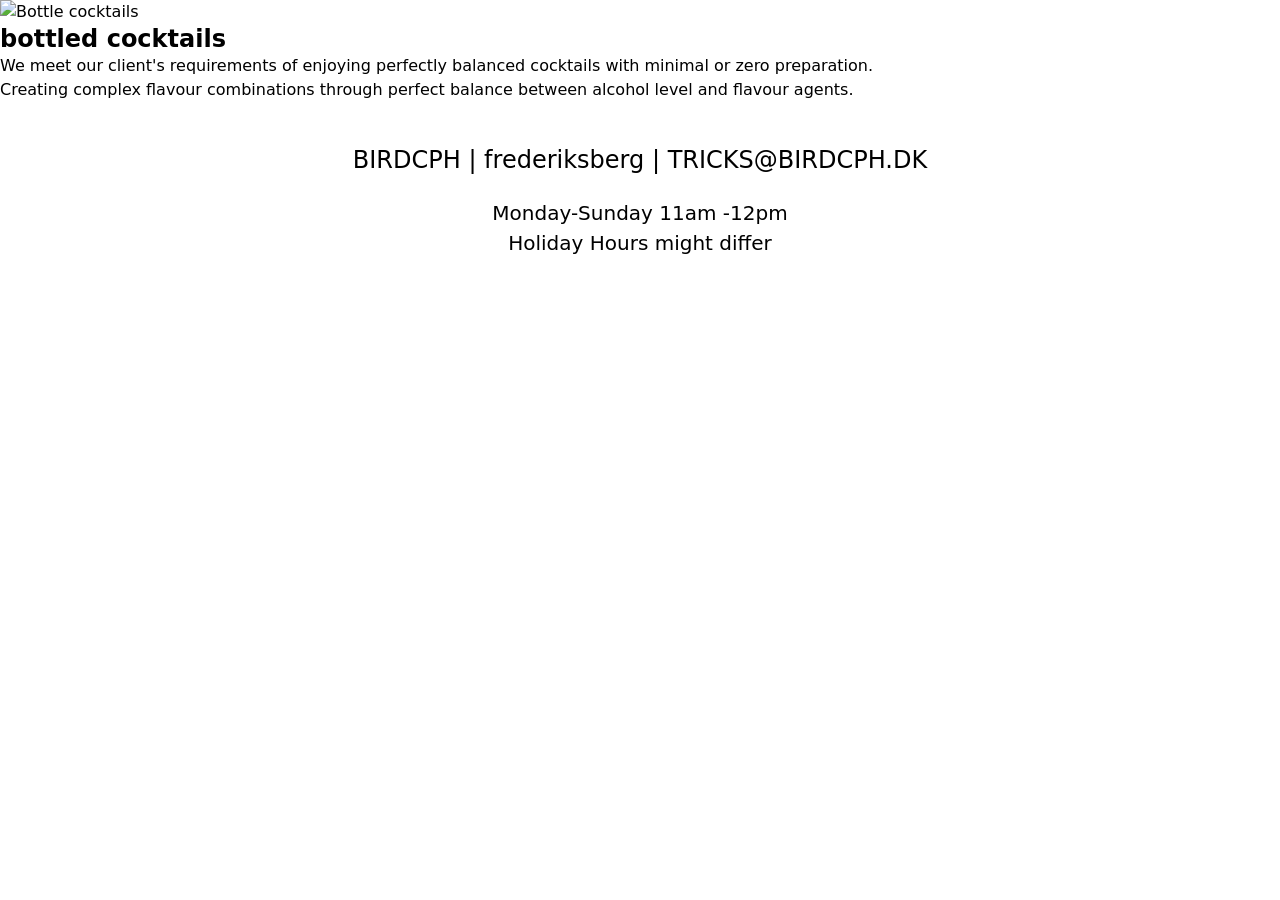
==== bottleshop.html @ 699d9969 "Footer er klar" ====
<!doctype html>
<html lang="da">
  <head>
    <meta charset="UTF-8" />
    <meta name="viewport" content="width=device-width, initial-scale=1.0" />
    <title>Bottle shop</title>
    <meta name="robots" content="noindex, nofollow" />
    <link rel="stylesheet" href="css/starter.css" />
    <link rel="stylesheet" href="css/bottleshop.css" />
  </head>
  <body>
    <header>
      <!-- logo, med cta knapper til de andre sites -->
    </header>
    <main>
      <!-- hero section -->
      <section class="content-section">
        <div class="Bottle cocktails">
          <img src="/* img/bottles.jpg" alt="Bottle cocktails" />
        </div>

        <div class="text-box">
          <h2>bottled cocktails</h2>

          <p>We meet our client's requirements of enjoying perfectly balanced cocktails with minimal or zero preparation.</p>

          <p>Creating complex flavour combinations through perfect balance between alcohol level and flavour agents.</p>
        </div>
      </section>
      <!-- div, img, text, div slut, med grid -->
      <!-- p section -->
      <!-- div med img, text, med grid og flex -->
    </main>
    <footer>
      <div class="footer-top">
        <p>BIRDCPH | frederiksberg | TRICKS@BIRDCPH.DK</p>
      </div>

      <div class="footer-hours">
        <p>Monday-Sunday 11am -12pm</p>
        <p>Holiday Hours might differ</p>
      </div>
    </footer>
  </body>
</html>
---- css/starter.css ----
*,
::before,
::after {
  box-sizing: border-box;
  margin: 0;
  padding: 0;
}

html {
  interpolate-size: allow-keywords;
  font-family: system-ui, sans-serif;
  line-height: 1.5;
  -webkit-font-smoothing: antialiased;
}

h1,
h2 {
  line-height: 1.25;
}

p,
li {
  text-wrap: pretty;
}

img,
svg {
  display: block;
  width: 100%;
  height: auto;
}

label {
  display: block;
}

input,
button,
textarea,
select {
  font: inherit;
  color: inherit;
  background-color: transparent;
  font-size: max(1em, 16px);
}

textarea {
  resize: none;
  min-height: 4lh;
}

legend {
  padding: 0;
}

select,
::picker(select) {
  appearance: base-select;
}
---- css/bottleshop.css ----
/* Footer */

footer {
  text-align: center;
  padding: 40px;
}

.footer-top {
  margin-bottom: 20px;
  font-size: 24px;
}

.footer-hours {
  font-size: 20px;
}
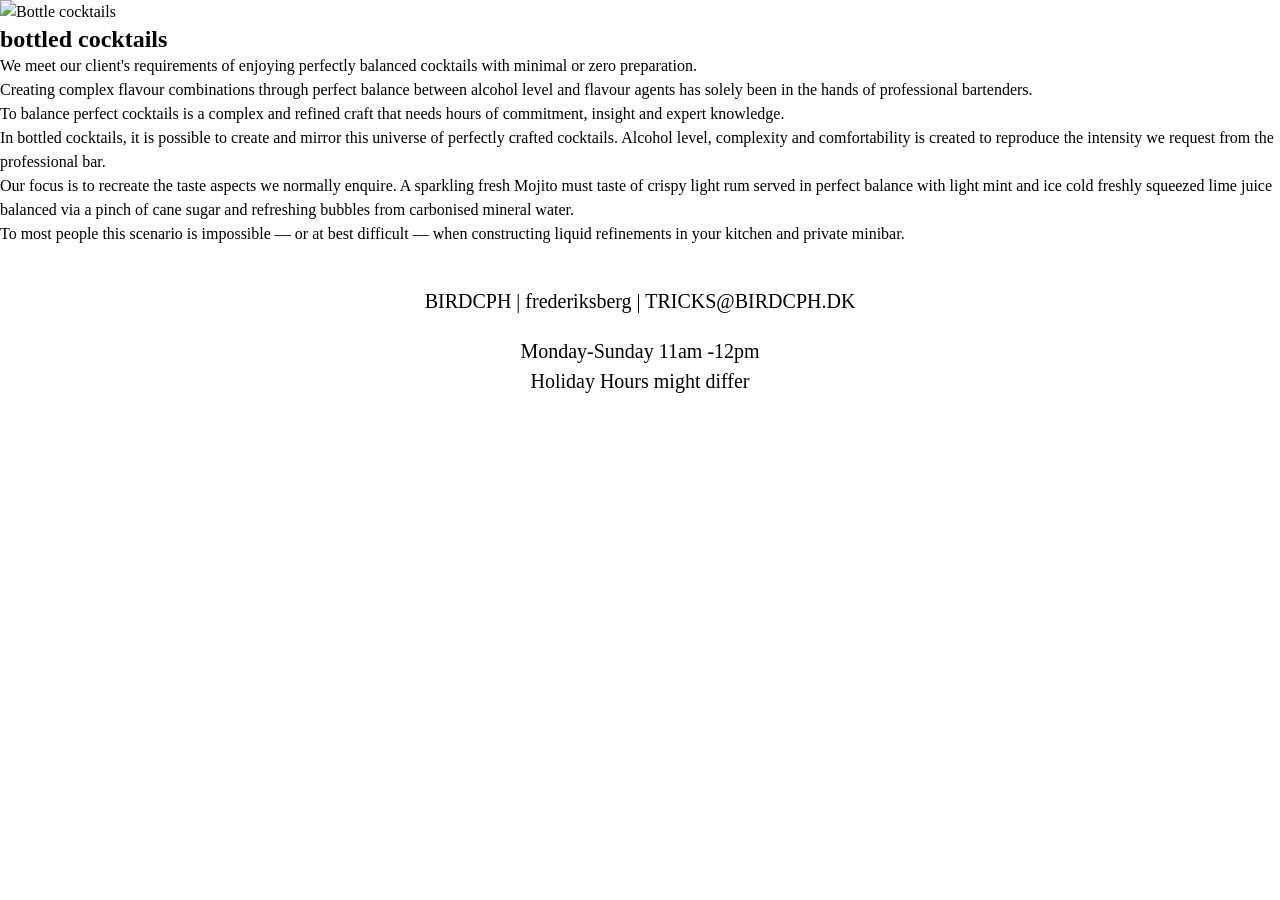
==== commit 27f175b6: "update med footer" ====
--- a/bottleshop.html
+++ b/bottleshop.html
@@ -13,18 +13,46 @@
       <!-- logo, med cta knapper til de andre sites -->
     </header>
     <main>
-      <!-- hero section -->
       <section class="content-section">
         <div class="Bottle cocktails">
-          <img src="/* img/bottles.jpg" alt="Bottle cocktails" />
+          <img src="img/placeholder.png" alt="Bottle cocktails" />
         </div>
 
         <div class="text-box">
-          <h2>bottled cocktails</h2>
+          <section class="cocktail-section">
+            <div class="top-grid">
+              <div class="image-left">
+                <img src="img/bottle-1.jpg" alt="" />
+              </div>
 
-          <p>We meet our client's requirements of enjoying perfectly balanced cocktails with minimal or zero preparation.</p>
+              <div class="intro-text">
+                <h2>bottled cocktails</h2>
 
-          <p>Creating complex flavour combinations through perfect balance between alcohol level and flavour agents.</p>
+                <p>We meet our client's requirements of enjoying perfectly balanced cocktails with minimal or zero preparation.</p>
+
+                <p>Creating complex flavour combinations through perfect balance between alcohol level and flavour agents has solely been in the hands of professional bartenders.</p>
+
+                <p>To balance perfect cocktails is a complex and refined craft that needs hours of commitment, insight and expert knowledge.</p>
+              </div>
+            </div>
+
+            <div class="middle-text">
+              <p>In bottled cocktails, it is possible to create and mirror this universe of perfectly crafted cocktails. Alcohol level, complexity and comfortability is created to reproduce the intensity we request from the professional bar.</p>
+            </div>
+
+            <div class="bottom-content">
+              <div class="text-with-image">
+                <img class="float-image" src="img/bottle-2.jpg" alt="" />
+
+                <p>
+                  Our focus is to recreate the taste aspects we normally enquire. A sparkling fresh Mojito must taste of crispy light rum served in perfect balance with light mint and ice cold freshly squeezed lime juice balanced via a pinch of cane
+                  sugar and refreshing bubbles from carbonised mineral water.
+                </p>
+
+                <p>To most people this scenario is impossible — or at best difficult — when constructing liquid refinements in your kitchen and private minibar.</p>
+              </div>
+            </div>
+          </section>
         </div>
       </section>
       <!-- div, img, text, div slut, med grid -->
--- a/css/bottleshop.css
+++ b/css/bottleshop.css
@@ -1,4 +1,12 @@
-/* Footer */
+* {
+  margin: 0;
+  padding: 0;
+  box-sizing: border-box;
+}
+body {
+  background: white;
+  font-family: serif;
+}
 
 footer {
   text-align: center;
@@ -7,9 +15,31 @@
 
 .footer-top {
   margin-bottom: 20px;
-  font-size: 24px;
+  font-size: 20px;
 }
 
 .footer-hours {
   font-size: 20px;
 }
+
+.hero {
+  position: relative;
+}
+
+.hero img {
+  width: 100%;
+  height: 600px;
+  object-fit: cover;
+}
+
+.hero h1 {
+  position: absolute;
+
+  top: 50%;
+  left: 50%;
+
+  transform: translate(-50%, -50%);
+
+  color: white;
+  font-size: 120px;
+}
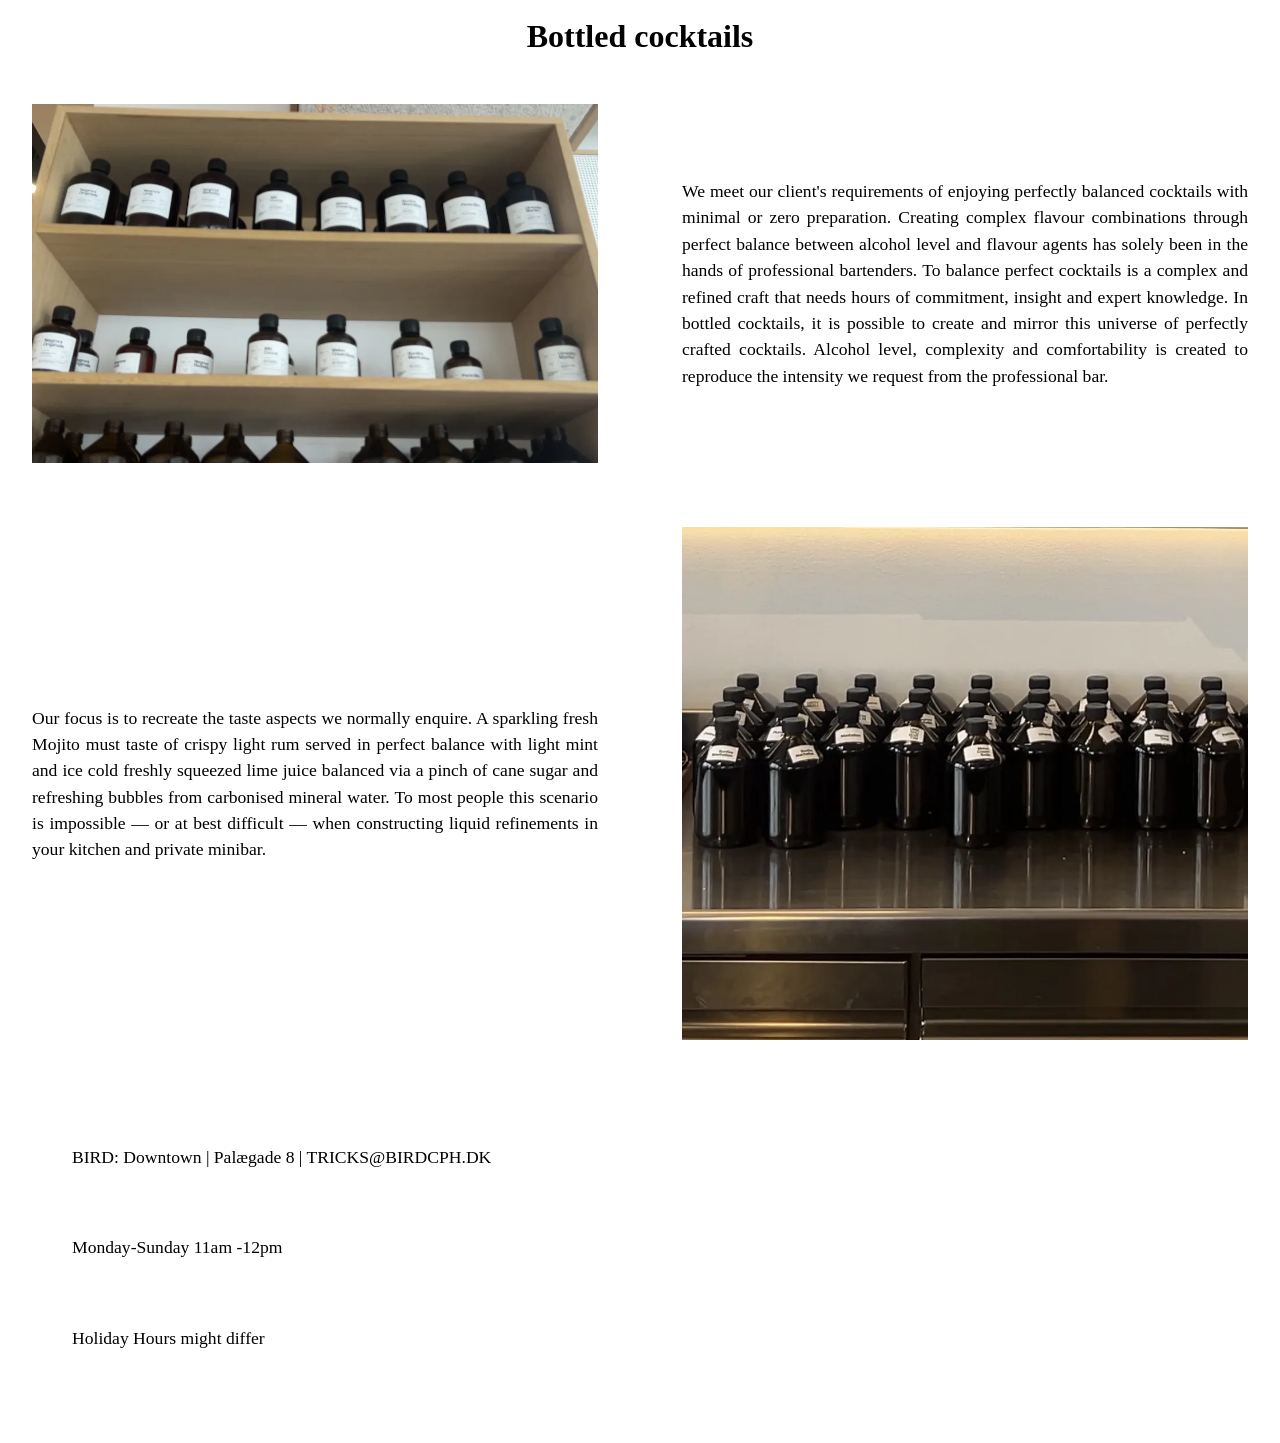
==== commit a83f4989: "update bottleshop" ====
--- a/bottleshop.html
+++ b/bottleshop.html
@@ -10,61 +10,41 @@
   </head>
   <body>
     <header>
-      <!-- logo, med cta knapper til de andre sites -->
+      <!-- <nav class="navbar">
+        <div class="logo">
+          <img src="img/logo.webp" alt="" />
+        </div>
+
+        <div class="nav-links">
+          <a href="#">Bird.</a>
+          <a href="#">Menu</a>
+          <a href="#">Bottle shop</a>
+          <a href="#">Music</a>
+        </div>
+      </nav> -->
     </header>
     <main>
-      <section class="content-section">
-        <div class="Bottle cocktails">
-          <img src="img/placeholder.png" alt="Bottle cocktails" />
-        </div>
+      <h1>Bottled cocktails</h1>
+      <div class="grid-bottleshop">
+        <img src="img/IMG_5615_result.webp" alt="" />
 
-        <div class="text-box">
-          <section class="cocktail-section">
-            <div class="top-grid">
-              <div class="image-left">
-                <img src="img/bottle-1.jpg" alt="" />
-              </div>
-
-              <div class="intro-text">
-                <h2>bottled cocktails</h2>
-
-                <p>We meet our client's requirements of enjoying perfectly balanced cocktails with minimal or zero preparation.</p>
-
-                <p>Creating complex flavour combinations through perfect balance between alcohol level and flavour agents has solely been in the hands of professional bartenders.</p>
-
-                <p>To balance perfect cocktails is a complex and refined craft that needs hours of commitment, insight and expert knowledge.</p>
-              </div>
-            </div>
-
-            <div class="middle-text">
-              <p>In bottled cocktails, it is possible to create and mirror this universe of perfectly crafted cocktails. Alcohol level, complexity and comfortability is created to reproduce the intensity we request from the professional bar.</p>
-            </div>
-
-            <div class="bottom-content">
-              <div class="text-with-image">
-                <img class="float-image" src="img/bottle-2.jpg" alt="" />
-
-                <p>
-                  Our focus is to recreate the taste aspects we normally enquire. A sparkling fresh Mojito must taste of crispy light rum served in perfect balance with light mint and ice cold freshly squeezed lime juice balanced via a pinch of cane
-                  sugar and refreshing bubbles from carbonised mineral water.
-                </p>
-
-                <p>To most people this scenario is impossible — or at best difficult — when constructing liquid refinements in your kitchen and private minibar.</p>
-              </div>
-            </div>
-          </section>
-        </div>
-      </section>
-      <!-- div, img, text, div slut, med grid -->
-      <!-- p section -->
-      <!-- div med img, text, med grid og flex -->
+        <p>
+          We meet our client's requirements of enjoying perfectly balanced cocktails with minimal or zero preparation. Creating complex flavour combinations through perfect balance between alcohol level and flavour agents has solely been in the hands
+          of professional bartenders. To balance perfect cocktails is a complex and refined craft that needs hours of commitment, insight and expert knowledge. In bottled cocktails, it is possible to create and mirror this universe of perfectly
+          crafted cocktails. Alcohol level, complexity and comfortability is created to reproduce the intensity we request from the professional bar.
+        </p>
+      </div>
+      <div class="grid-bottleshop2">
+        <p>
+          Our focus is to recreate the taste aspects we normally enquire. A sparkling fresh Mojito must taste of crispy light rum served in perfect balance with light mint and ice cold freshly squeezed lime juice balanced via a pinch of cane sugar
+          and refreshing bubbles from carbonised mineral water. To most people this scenario is impossible — or at best difficult — when constructing liquid refinements in your kitchen and private minibar.
+        </p>
+        <img class="float-image" src="img/IMG_5614_result.webp" alt="" />
+      </div>
     </main>
     <footer>
-      <div class="footer-top">
-        <p>BIRDCPH | frederiksberg | TRICKS@BIRDCPH.DK</p>
-      </div>
-
-      <div class="footer-hours">
+      <div class="footer">
+        <p>BIRD: Downtown | Palægade 8 | TRICKS@BIRDCPH.DK</p>
         <p>Monday-Sunday 11am -12pm</p>
         <p>Holiday Hours might differ</p>
       </div>
--- a/css/bottleshop.css
+++ b/css/bottleshop.css
@@ -7,20 +7,28 @@
   background: white;
   font-family: serif;
 }
+/* {
+display: flex;
+justify-content: space-around;
+align-items: center;
 
-footer {
+}  */
+
+/* footer {
+  text-align: center;
+  padding: 40px;
+} */
+
+.footer {
+  margin-bottom: 20px;
+  font-size: 20px;
   text-align: center;
   padding: 40px;
 }
 
-.footer-top {
-  margin-bottom: 20px;
+/* .footer-hours {
   font-size: 20px;
-}
-
-.footer-hours {
-  font-size: 20px;
-}
+} */
 
 .hero {
   position: relative;
@@ -33,7 +41,7 @@
 }
 
 .hero h1 {
-  position: absolute;
+  position: absolutece;
 
   top: 50%;
   left: 50%;
@@ -43,3 +51,38 @@
   color: white;
   font-size: 120px;
 }
+
+img {
+  max-width: 100%;
+  display: block;
+  padding: 2rem;
+}
+@media (min-width: 600px) {
+  .grid-bottleshop {
+    display: grid;
+    grid-template-columns: 1fr 1fr;
+    gap: 20px;
+  }
+  .grid-bottleshop2 {
+    display: grid;
+    grid-template-columns: 1fr 1fr;
+    gap: 20px;
+  }
+  p {
+    align-self: center;
+    padding: 2rem;
+    font-size: 1.1rem;
+    text-align: justify;
+  }
+}
+p {
+  align-self: center;
+  padding: 2rem;
+  font-size: 1.1rem;
+  text-align: justify;
+}
+h1 {
+  display: flex;
+  justify-content: center;
+  padding: 1rem;
+}
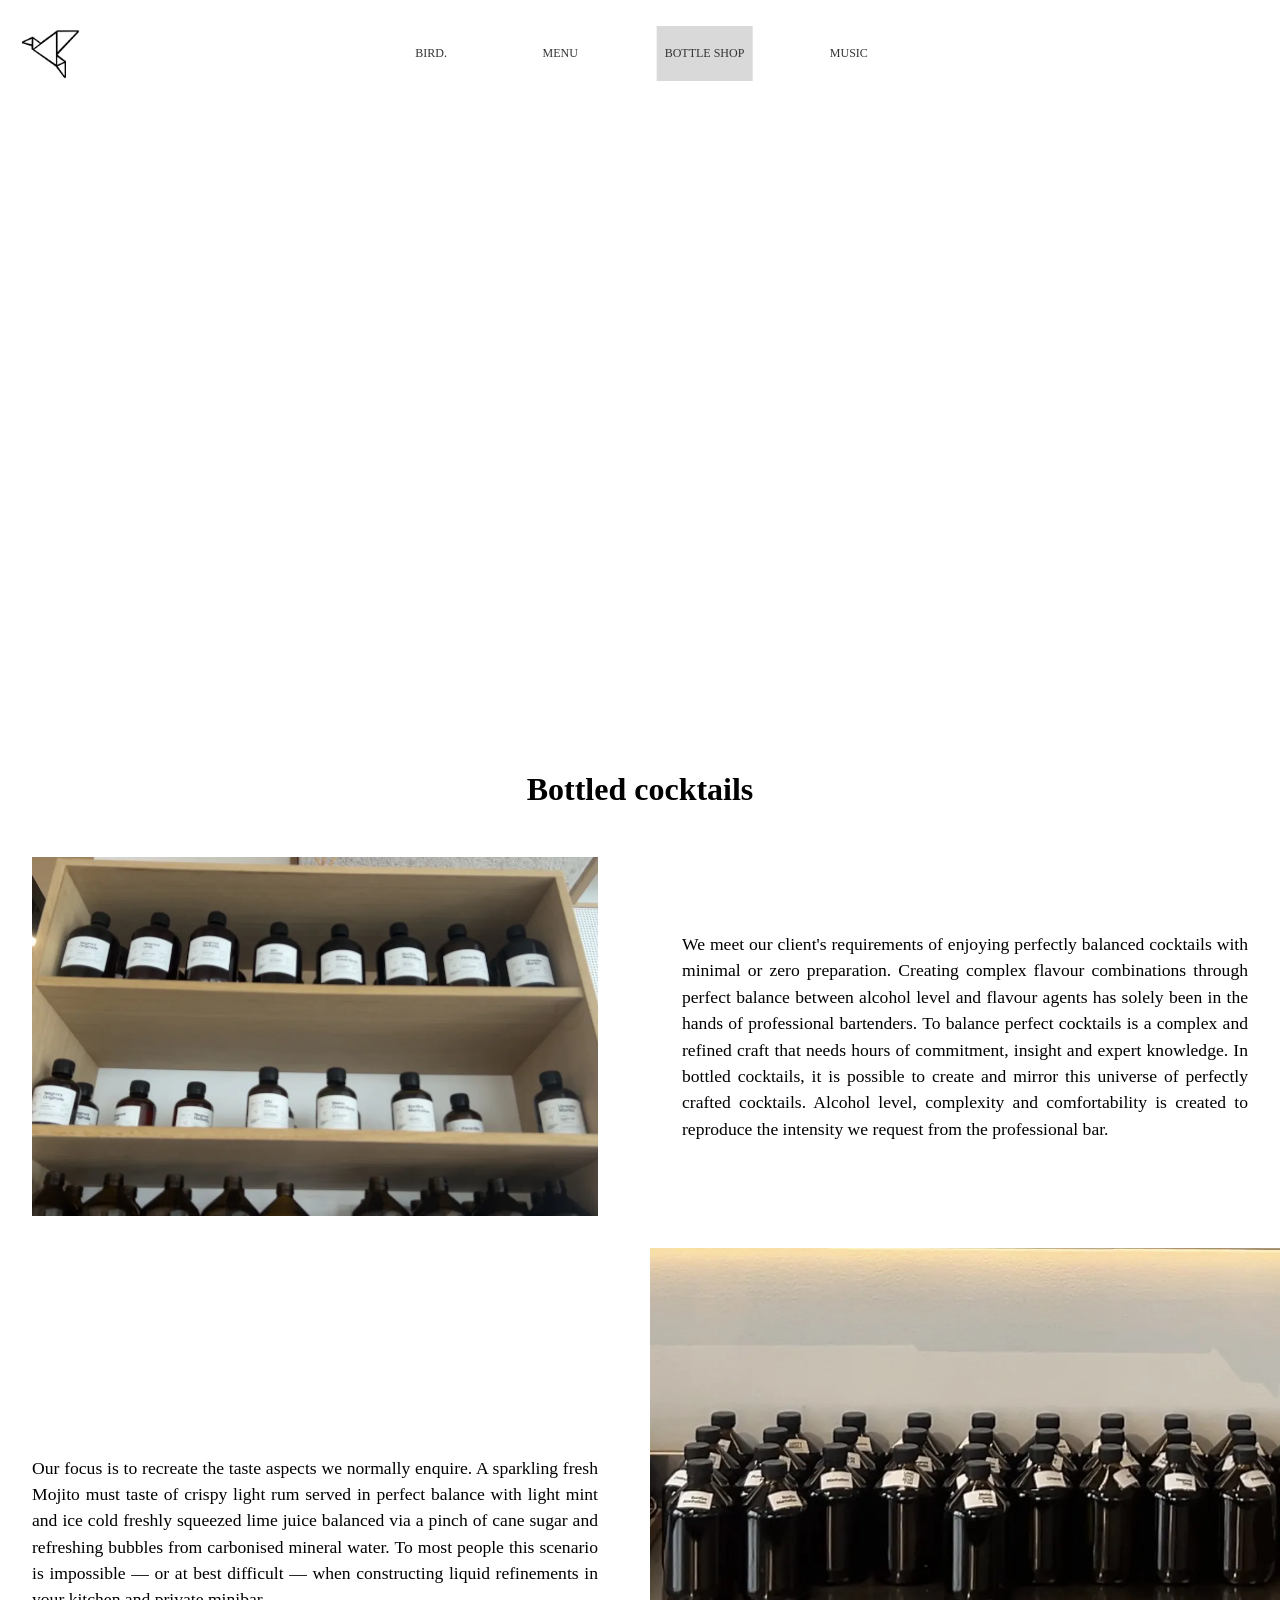
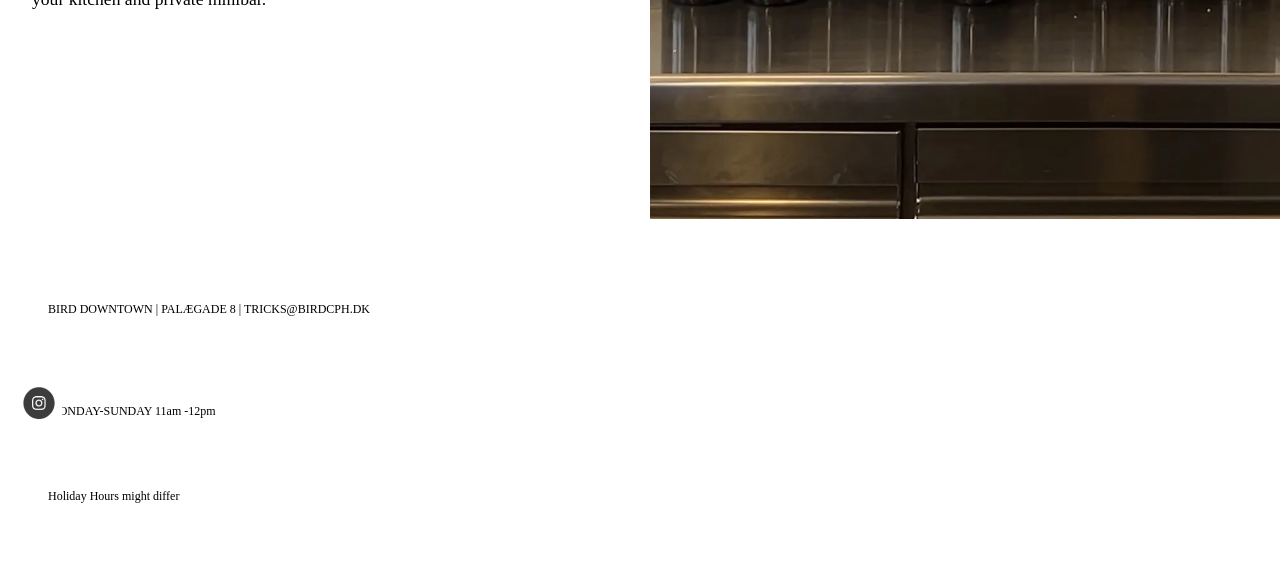
==== commit 66da4887: "update v1" ====
--- a/bottleshop.html
+++ b/bottleshop.html
@@ -10,23 +10,29 @@
   </head>
   <body>
     <header>
-      <!-- <nav class="navbar">
-        <div class="logo">
-          <img src="img/logo.webp" alt="" />
-        </div>
+      <div class="logo">
+        <a href="index.html">
+          <img src="img/logo.webp" alt="Downtown Bird Logo" />
+        </a>
+      </div>
 
-        <div class="nav-links">
-          <a href="#">Bird.</a>
-          <a href="#">Menu</a>
-          <a href="#">Bottle shop</a>
-          <a href="#">Music</a>
-        </div>
-      </nav> -->
+      <nav>
+        <ul>
+          <a href="index.html">Bird.</a>
+          <a href="menu.html">Menu</a>
+          <a href="bottleshop.html" class="active">Bottle shop</a>
+          <a href="music.html">Music</a>
+        </ul>
+      </nav>
     </header>
+
     <main>
+      <div class="hero-video">
+        <video autoplay loop muted src="img/hero.mp4"></video>
+      </div>
       <h1>Bottled cocktails</h1>
       <div class="grid-bottleshop">
-        <img src="img/IMG_5615_result.webp" alt="" />
+        <img class="img-bottle" src="img/IMG_5615_result.webp" alt="" />
 
         <p>
           We meet our client's requirements of enjoying perfectly balanced cocktails with minimal or zero preparation. Creating complex flavour combinations through perfect balance between alcohol level and flavour agents has solely been in the hands
@@ -39,14 +45,18 @@
           Our focus is to recreate the taste aspects we normally enquire. A sparkling fresh Mojito must taste of crispy light rum served in perfect balance with light mint and ice cold freshly squeezed lime juice balanced via a pinch of cane sugar
           and refreshing bubbles from carbonised mineral water. To most people this scenario is impossible — or at best difficult — when constructing liquid refinements in your kitchen and private minibar.
         </p>
-        <img class="float-image" src="img/IMG_5614_result.webp" alt="" />
+        <img class="float-image" class="img-bottle" src="img/IMG_5614_result.webp" alt="" />
       </div>
     </main>
     <footer>
-      <div class="footer">
-        <p>BIRD: Downtown | Palægade 8 | TRICKS@BIRDCPH.DK</p>
-        <p>Monday-Sunday 11am -12pm</p>
-        <p>Holiday Hours might differ</p>
+      <div class="footer-indhold">
+        <a href="https://www.instagram.com/?hl=da" class="footer-instagram"><img src="img/Skærmbillede 2026-05-20 kl. 22.07.07.png" alt="instagram" /> </a>
+
+        <div class="footer-info">
+          <p>BIRD DOWNTOWN | PALÆGADE 8 | TRICKS@BIRDCPH.DK</p>
+          <p>MONDAY-SUNDAY 11am -12pm</p>
+          <p>Holiday Hours might differ</p>
+        </div>
       </div>
     </footer>
   </body>
--- a/css/bottleshop.css
+++ b/css/bottleshop.css
@@ -7,28 +7,101 @@
   background: white;
   font-family: serif;
 }
-/* {
-display: flex;
-justify-content: space-around;
-align-items: center;
-
-}  */
-
-/* footer {
-  text-align: center;
-  padding: 40px;
-} */
-
-.footer {
-  margin-bottom: 20px;
-  font-size: 20px;
-  text-align: center;
-  padding: 40px;
+header,
+main,
+footer {
+  width: 100%;
 }
 
-/* .footer-hours {
-  font-size: 20px;
-} */
+header {
+  display: flex;
+  align-items: center;
+  gap: 1rem;
+  padding: 1.5rem 1rem;
+}
+
+.logo {
+  flex-shrink: 0;
+}
+
+.logo img {
+  width: 70px;
+  height: auto;
+  display: block;
+}
+
+nav {
+  flex: 1;
+}
+
+nav ul {
+  display: flex;
+  align-items: center;
+  justify-content: space-between;
+  list-style: none;
+  margin: 0;
+  padding: 0;
+}
+nav a {
+  display: flex;
+  align-items: center;
+  justify-content: center;
+  min-width: 65px;
+  min-height: 55px;
+  padding: 0.5rem;
+  text-decoration: none;
+  color: #333;
+  font-size: 0.75rem;
+  text-transform: uppercase;
+  text-align: center;
+}
+
+nav a:hover {
+  background-color: #d9d9d9;
+}
+
+nav a.active {
+  background-color: #d9d9d9;
+}
+
+/* Footer */
+footer {
+  width: 100vw;
+  margin-left: calc(50% - 50vw);
+  padding: 3rem 1rem;
+}
+
+.footer-indhold {
+  position: relative;
+  margin: 0 auto;
+}
+
+.footer-instagram {
+  position: absolute;
+  left: 0;
+  top: 50%;
+  transform: translateY(-50%);
+}
+
+.footer-instagram img {
+  width: 46px;
+  height: auto;
+  display: block;
+}
+
+.footer-info {
+  text-align: center;
+}
+
+.footer-info p {
+  margin: 0;
+  font-size: 0.75rem;
+  line-height: 1.8;
+}
+
+.footer-info p:first-child {
+  margin-bottom: 1rem;
+}
 
 .hero {
   position: relative;
@@ -52,7 +125,7 @@
   font-size: 120px;
 }
 
-img {
+.img-bottle {
   max-width: 100%;
   display: block;
   padding: 2rem;
@@ -74,15 +147,44 @@
     font-size: 1.1rem;
     text-align: justify;
   }
+
+  p {
+    align-self: center;
+    padding: 2rem;
+    font-size: 1.1rem;
+    text-align: justify;
+  }
+  h1 {
+    display: flex;
+    justify-content: center;
+    padding: 1rem;
+  }
+  nav {
+    position: absolute;
+    left: 50%;
+    transform: translateX(-50%);
+  }
+
+  nav ul {
+    display: flex;
+    align-items: center;
+    gap: 4rem;
+    list-style: none;
+  }
+  .menu {
+    display: grid;
+    grid-template-columns: repeat(3, auto);
+    justify-content: center;
+    gap: 8rem;
+    margin-top: 0.5rem;
+  }
 }
-p {
-  align-self: center;
-  padding: 2rem;
-  font-size: 1.1rem;
-  text-align: justify;
+video {
+  /* max-width: 100%;
+  object-fit: cover;
+  transition: ease-in-out; */
+  width: 100%;
+  height: 100%;
+  object-fit: cover;
+  transition: ease-in-out;
 }
-h1 {
-  display: flex;
-  justify-content: center;
-  padding: 1rem;
-}
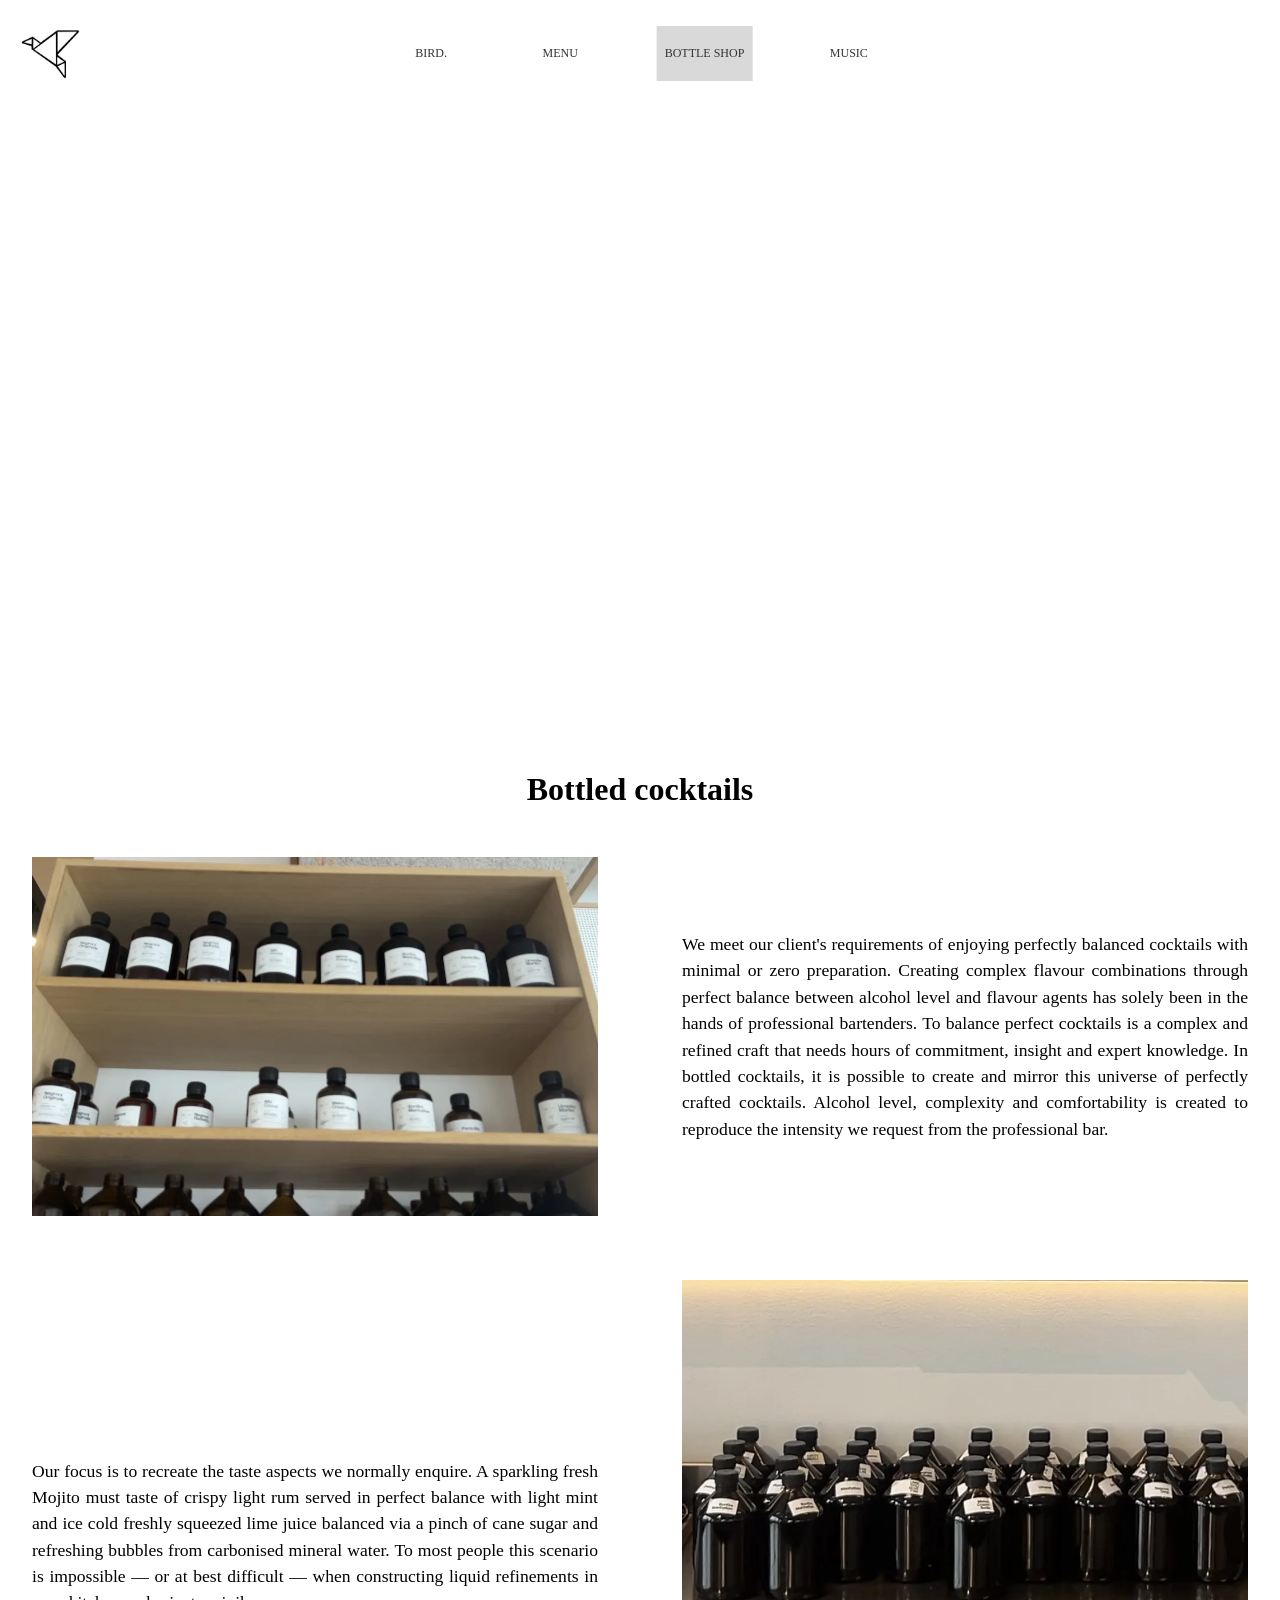
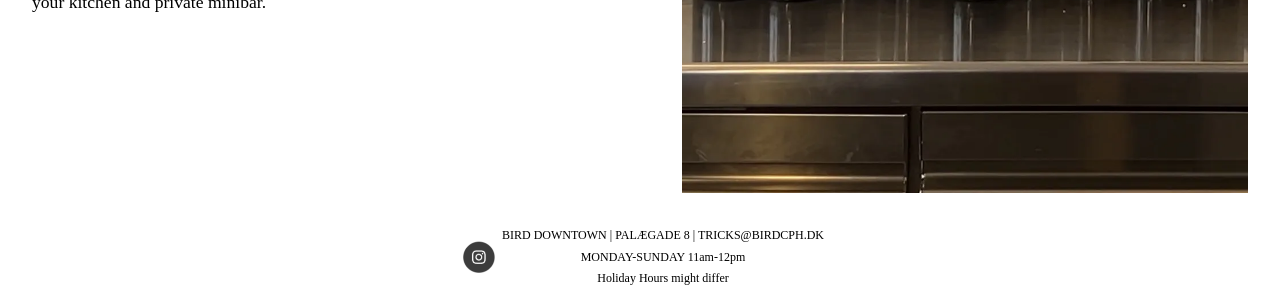
==== commit 4b6733f5: "alle footer done" ====
--- a/bottleshop.html
+++ b/bottleshop.html
@@ -45,7 +45,7 @@
           Our focus is to recreate the taste aspects we normally enquire. A sparkling fresh Mojito must taste of crispy light rum served in perfect balance with light mint and ice cold freshly squeezed lime juice balanced via a pinch of cane sugar
           and refreshing bubbles from carbonised mineral water. To most people this scenario is impossible — or at best difficult — when constructing liquid refinements in your kitchen and private minibar.
         </p>
-        <img class="float-image" class="img-bottle" src="img/IMG_5614_result.webp" alt="" />
+        <img class="img-bottle" src="img/IMG_5614_result.webp" alt="" />
       </div>
     </main>
     <footer>
@@ -54,7 +54,7 @@
 
         <div class="footer-info">
           <p>BIRD DOWNTOWN | PALÆGADE 8 | TRICKS@BIRDCPH.DK</p>
-          <p>MONDAY-SUNDAY 11am -12pm</p>
+          <p>MONDAY-SUNDAY 11am-12pm</p>
           <p>Holiday Hours might differ</p>
         </div>
       </div>
--- a/css/bottleshop.css
+++ b/css/bottleshop.css
@@ -65,7 +65,7 @@
 }
 
 /* Footer */
-footer {
+/* footer {
   width: 100vw;
   margin-left: calc(50% - 50vw);
   padding: 3rem 1rem;
@@ -101,8 +101,25 @@
 
 .footer-info p:first-child {
   margin-bottom: 1rem;
-}
-
+} */
+.footer-instagram {
+  width: 46px;
+  height: auto;
+  display: block;
+  align-content: center;
+}
+
+.footer-info p {
+  margin: 0;
+  font-size: 0.75rem;
+  line-height: 1.8;
+  text-align: center;
+}
+.footer-indhold {
+  display: flex;
+  justify-content: space-around;
+  text-align: center;
+}
 .hero {
   position: relative;
 }
@@ -124,7 +141,22 @@
   color: white;
   font-size: 120px;
 }
-
+.grid-bottleshop {
+  p {
+    align-self: center; /* vertically center if using flexbox/grid */
+    padding: 3rem;
+    font-size: 1.1rem;
+    text-align: justify;
+  }
+}
+.grid-bottleshop2 {
+  p {
+    align-self: center; /* vertically center if using flexbox/grid */
+    padding: 3rem;
+    font-size: 1.1rem;
+    text-align: justify;
+  }
+}
 .img-bottle {
   max-width: 100%;
   display: block;
@@ -135,25 +167,25 @@
     display: grid;
     grid-template-columns: 1fr 1fr;
     gap: 20px;
+    p {
+      align-self: center;
+      padding: 2rem;
+      font-size: 1.1rem;
+      text-align: justify;
+    }
   }
   .grid-bottleshop2 {
     display: grid;
     grid-template-columns: 1fr 1fr;
     gap: 20px;
-  }
-  p {
-    align-self: center;
-    padding: 2rem;
-    font-size: 1.1rem;
-    text-align: justify;
-  }
-
-  p {
-    align-self: center;
-    padding: 2rem;
-    font-size: 1.1rem;
-    text-align: justify;
-  }
+    p {
+      align-self: center;
+      padding: 2rem;
+      font-size: 1.1rem;
+      text-align: justify;
+    }
+  }
+
   h1 {
     display: flex;
     justify-content: center;
@@ -177,6 +209,24 @@
     justify-content: center;
     gap: 8rem;
     margin-top: 0.5rem;
+  }
+  .footer-instagram {
+    width: 46px;
+    height: auto;
+    display: block;
+    align-content: center;
+  }
+
+  .footer-info p {
+    margin: 0;
+    font-size: 0.75rem;
+    line-height: 1.8;
+    text-align: center;
+  }
+  .footer-indhold {
+    display: flex;
+    justify-content: center;
+    text-align: center;
   }
 }
 video {
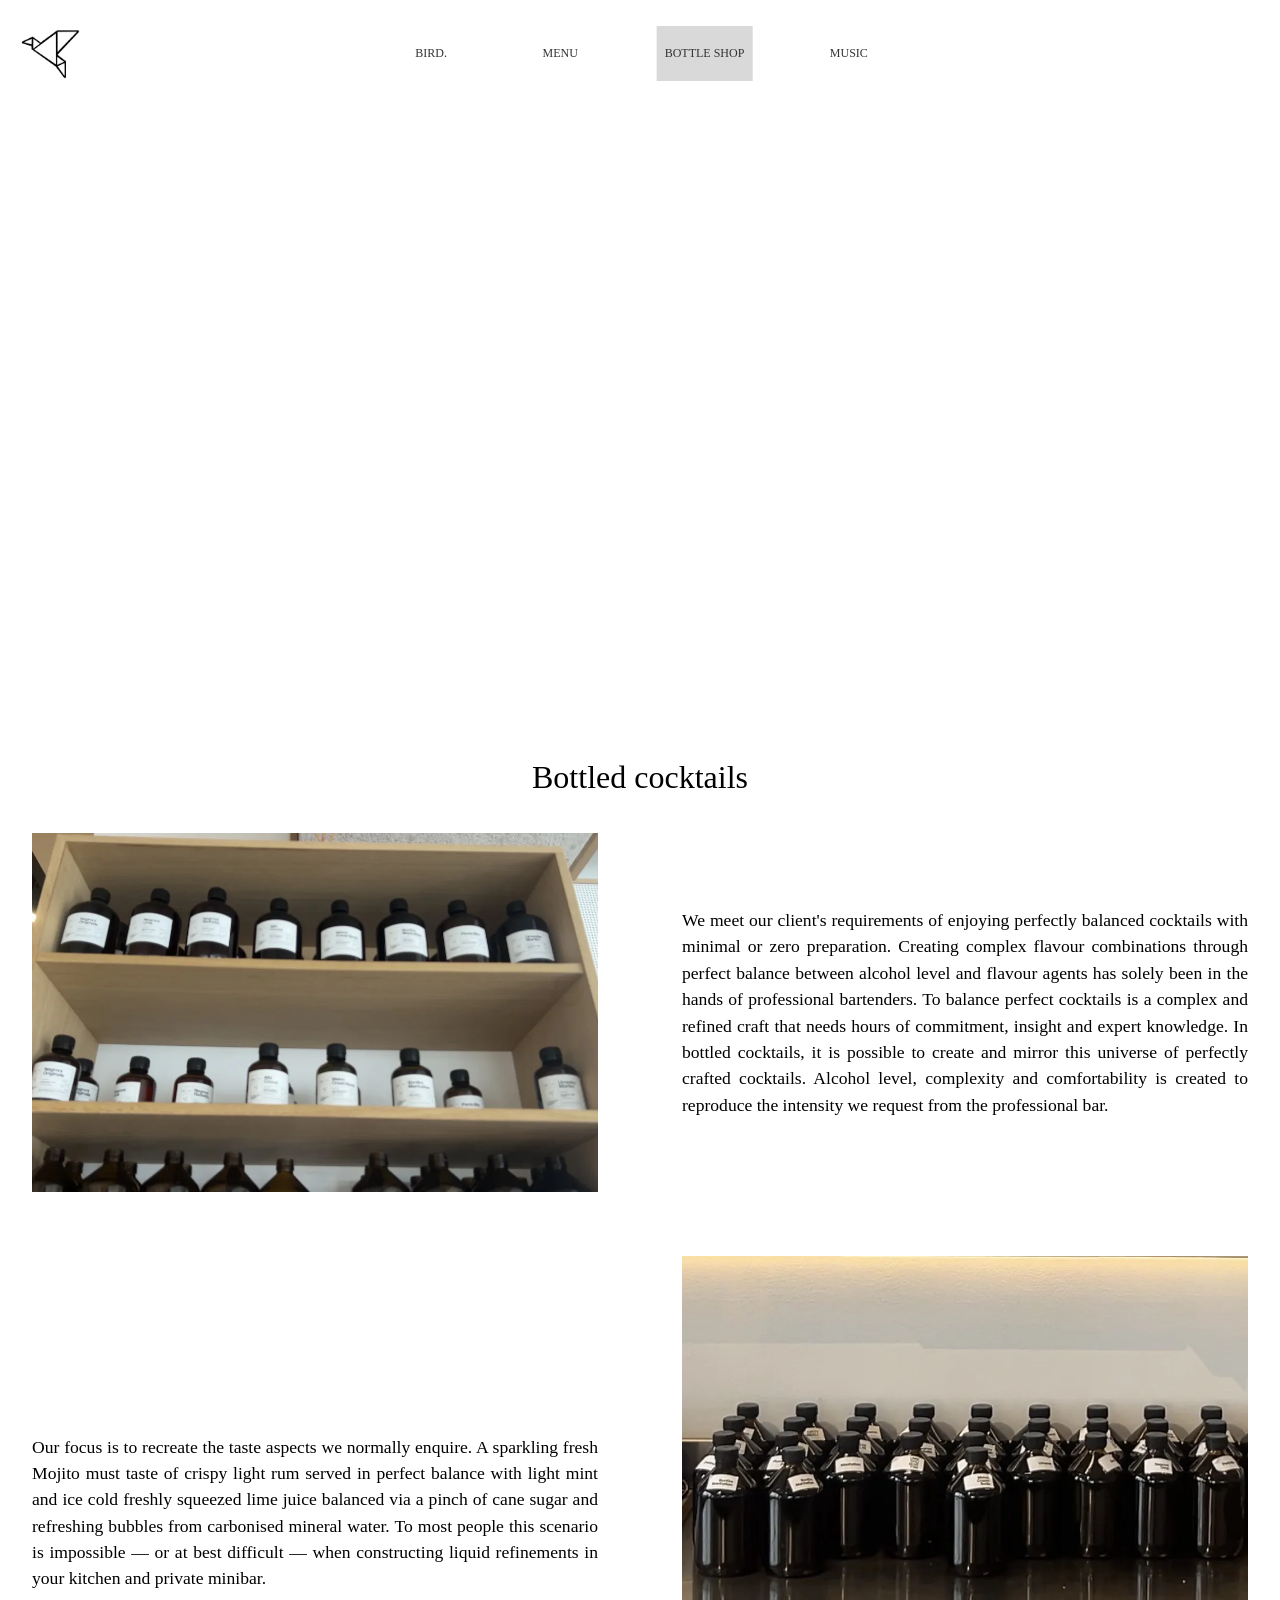
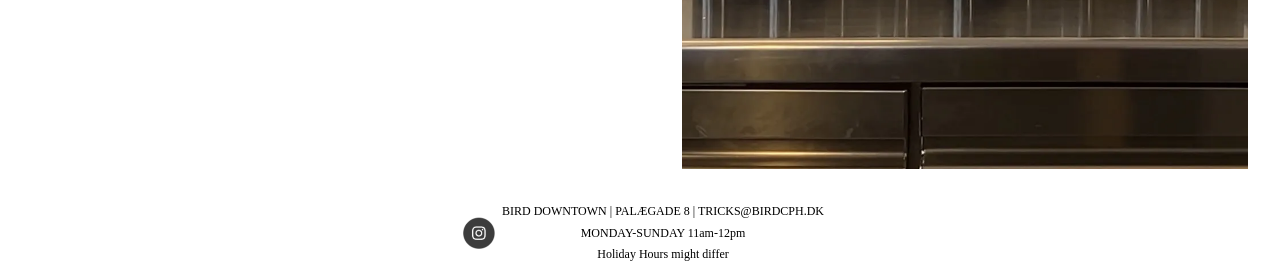
==== commit 6f4cd88b: "færdig site" ====
--- a/bottleshop.html
+++ b/bottleshop.html
@@ -30,7 +30,7 @@
       <div class="hero-video">
         <video autoplay loop muted src="img/hero.mp4"></video>
       </div>
-      <h1>Bottled cocktails</h1>
+      <p class="h1">Bottled cocktails</p>
       <div class="grid-bottleshop">
         <img class="img-bottle" src="img/IMG_5615_result.webp" alt="" />
 
--- a/css/bottleshop.css
+++ b/css/bottleshop.css
@@ -23,7 +23,10 @@
 .logo {
   flex-shrink: 0;
 }
-
+.h1 {
+  text-align: center;
+  font-size: xx-large;
+}
 .logo img {
   width: 70px;
   height: auto;
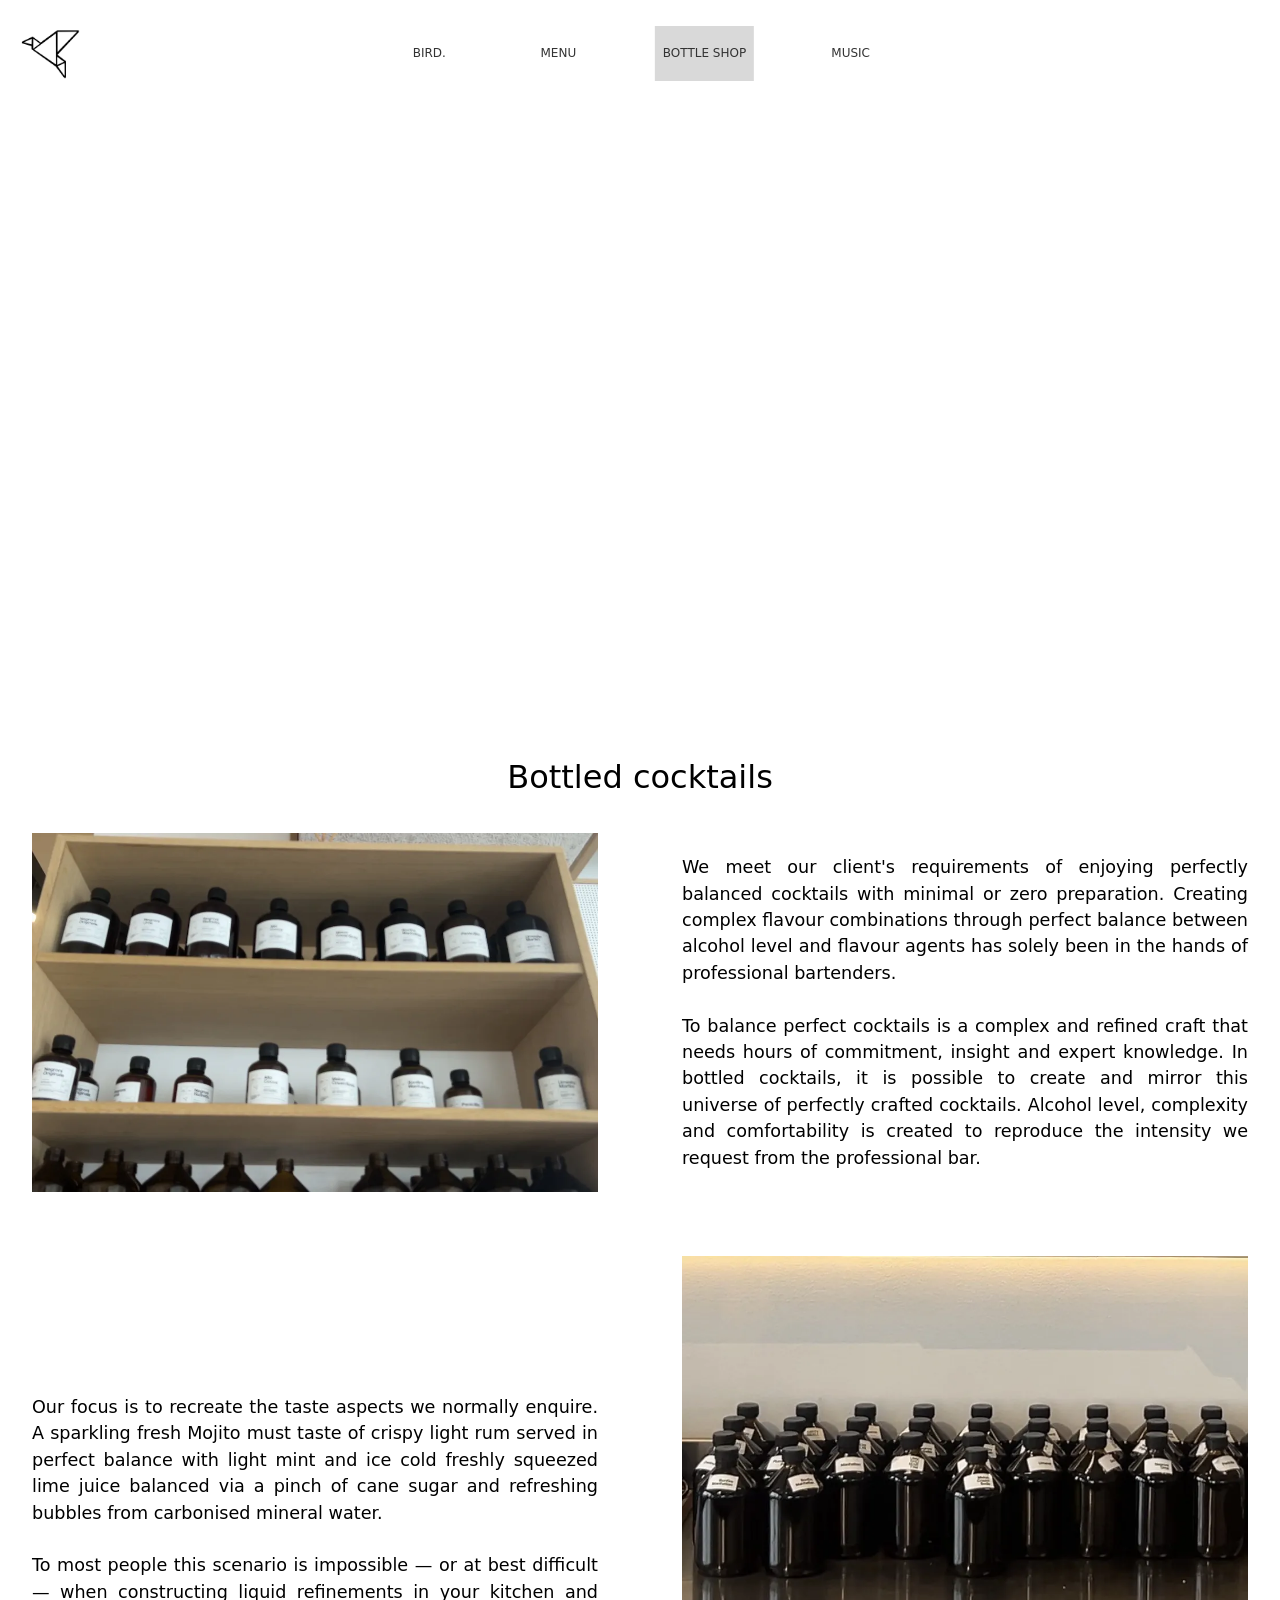
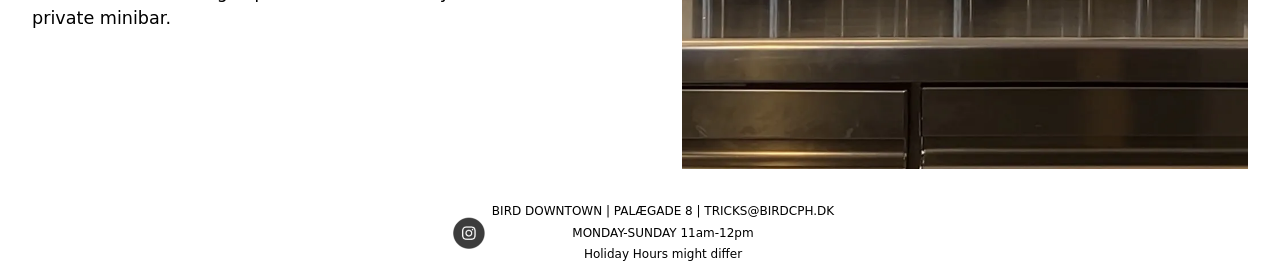
==== commit a22816e0: "færdig site one igen" ====
--- a/bottleshop.html
+++ b/bottleshop.html
@@ -36,14 +36,17 @@
 
         <p>
           We meet our client's requirements of enjoying perfectly balanced cocktails with minimal or zero preparation. Creating complex flavour combinations through perfect balance between alcohol level and flavour agents has solely been in the hands
-          of professional bartenders. To balance perfect cocktails is a complex and refined craft that needs hours of commitment, insight and expert knowledge. In bottled cocktails, it is possible to create and mirror this universe of perfectly
-          crafted cocktails. Alcohol level, complexity and comfortability is created to reproduce the intensity we request from the professional bar.
+          of professional bartenders.<br />
+          <br />
+          To balance perfect cocktails is a complex and refined craft that needs hours of commitment, insight and expert knowledge. In bottled cocktails, it is possible to create and mirror this universe of perfectly crafted cocktails. Alcohol level,
+          complexity and comfortability is created to reproduce the intensity we request from the professional bar.
         </p>
       </div>
       <div class="grid-bottleshop2">
         <p>
           Our focus is to recreate the taste aspects we normally enquire. A sparkling fresh Mojito must taste of crispy light rum served in perfect balance with light mint and ice cold freshly squeezed lime juice balanced via a pinch of cane sugar
-          and refreshing bubbles from carbonised mineral water. To most people this scenario is impossible — or at best difficult — when constructing liquid refinements in your kitchen and private minibar.
+          and refreshing bubbles from carbonised mineral water. <br />
+          <br />To most people this scenario is impossible — or at best difficult — when constructing liquid refinements in your kitchen and private minibar.
         </p>
         <img class="img-bottle" src="img/IMG_5614_result.webp" alt="" />
       </div>
--- a/css/bottleshop.css
+++ b/css/bottleshop.css
@@ -5,7 +5,6 @@
 }
 body {
   background: white;
-  font-family: serif;
 }
 header,
 main,
